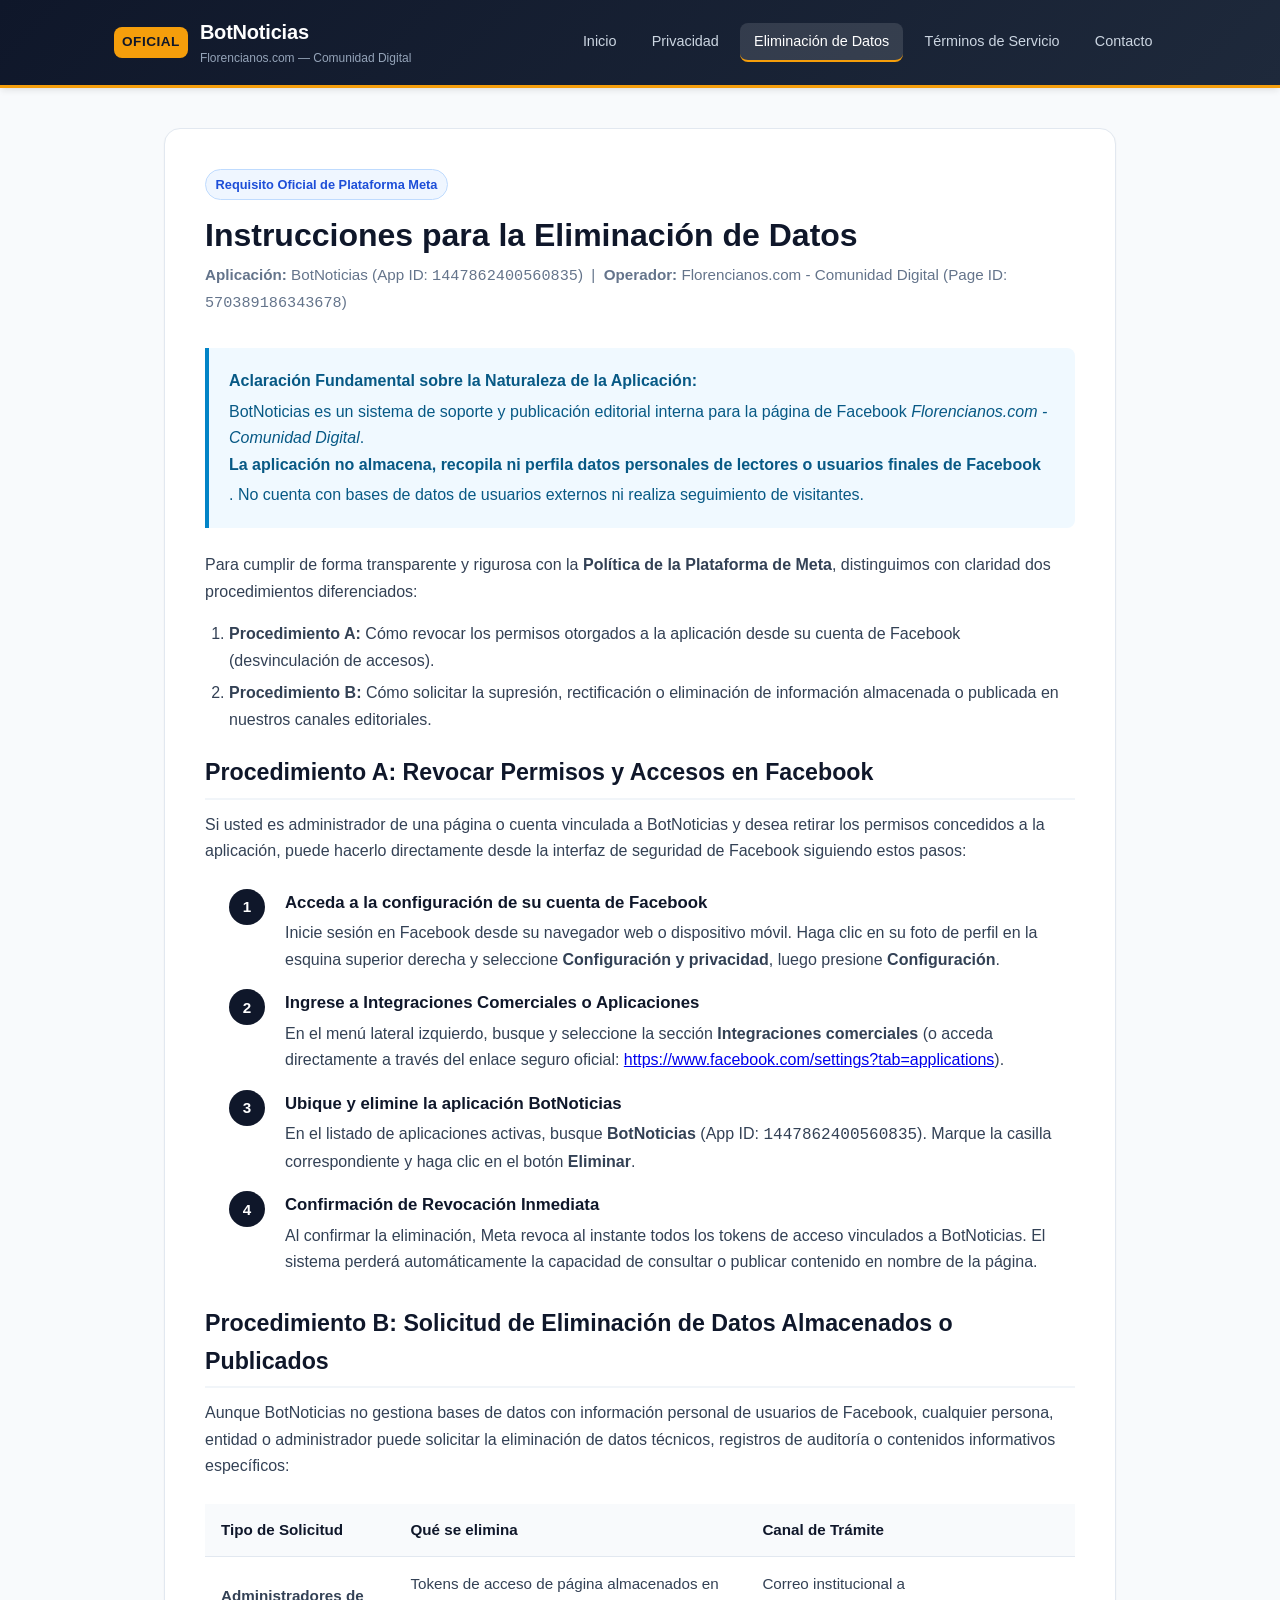
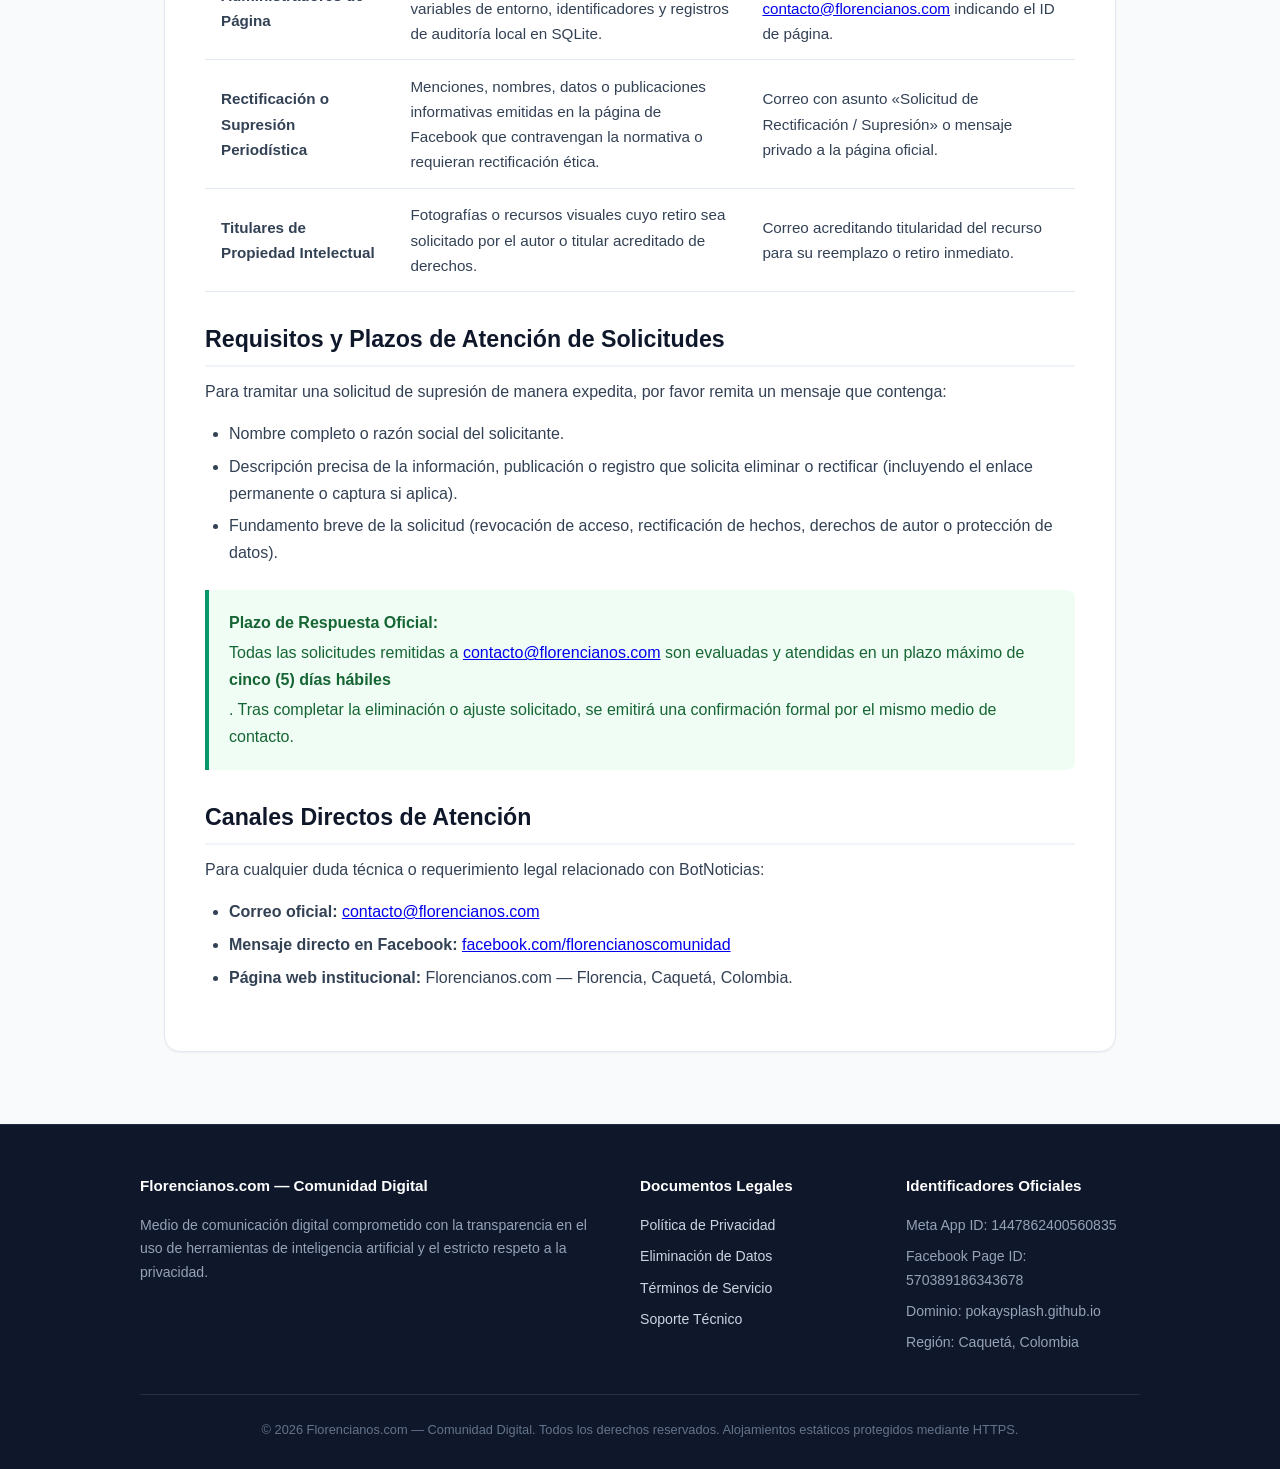
==== eliminacion-datos.html @ 0eaef174 "docs(meta): initial release of BotNoticias legal and privacy documentation" ====
<!DOCTYPE html>
<html lang="es">
<head>
  <meta charset="UTF-8">
  <meta name="viewport" content="width=device-width, initial-scale=1.0">
  <title>Instrucciones de Eliminación de Datos — BotNoticias | Florencianos</title>
  <meta name="description" content="Guía oficial para solicitar la eliminación de datos y revocar permisos de la aplicación Meta BotNoticias en Facebook.">
  <link rel="stylesheet" href="styles.css">
  <link rel="icon" type="image/png" href="icon-1024.png">
</head>
<body>

  <!-- Encabezado de Navegación -->
  <header class="site-header">
    <div class="header-container">
      <a href="index.html" class="brand-link" id="nav-brand">
        <span class="brand-badge">OFICIAL</span>
        <div>
          <span class="brand-title">BotNoticias</span>
          <span class="brand-subtitle">Florencianos.com — Comunidad Digital</span>
        </div>
      </a>
      <nav class="site-nav" id="main-nav">
        <a href="index.html" id="nav-home">Inicio</a>
        <a href="privacidad.html" id="nav-privacidad">Privacidad</a>
        <a href="eliminacion-datos.html" class="active" id="nav-eliminacion">Eliminación de Datos</a>
        <a href="terminos.html" id="nav-terminos">Términos de Servicio</a>
        <a href="contacto.html" id="nav-contacto">Contacto</a>
      </nav>
    </div>
  </header>

  <!-- Contenedor Principal -->
  <main class="main-wrapper">

    <article class="content-card">
      <div class="hero-tag">Requisito Oficial de Plataforma Meta</div>
      <h1 class="hero-title" style="margin-bottom: 0.5rem;">Instrucciones para la Eliminación de Datos</h1>
      <p style="color: var(--text-muted); font-size: 0.95rem; margin-bottom: 2rem;">
        <strong>Aplicación:</strong> BotNoticias (App ID: <code>1447862400560835</code>) &nbsp;|&nbsp; 
        <strong>Operador:</strong> Florencianos.com - Comunidad Digital (Page ID: <code>570389186343678</code>)
      </p>

      <div class="notice-box info">
        <strong>Aclaración Fundamental sobre la Naturaleza de la Aplicación:</strong>
        BotNoticias es un sistema de soporte y publicación editorial interna para la página de Facebook <em>Florencianos.com - Comunidad Digital</em>. <strong>La aplicación no almacena, recopila ni perfila datos personales de lectores o usuarios finales de Facebook</strong>. No cuenta con bases de datos de usuarios externos ni realiza seguimiento de visitantes.
      </div>

      <p>
        Para cumplir de forma transparente y rigurosa con la <strong>Política de la Plataforma de Meta</strong>, distinguimos con claridad dos procedimientos diferenciados:
      </p>

      <ol>
        <li><strong>Procedimiento A:</strong> Cómo revocar los permisos otorgados a la aplicación desde su cuenta de Facebook (desvinculación de accesos).</li>
        <li><strong>Procedimiento B:</strong> Cómo solicitar la supresión, rectificación o eliminación de información almacenada o publicada en nuestros canales editoriales.</li>
      </ol>

      <h2>Procedimiento A: Revocar Permisos y Accesos en Facebook</h2>
      <p>
        Si usted es administrador de una página o cuenta vinculada a BotNoticias y desea retirar los permisos concedidos a la aplicación, puede hacerlo directamente desde la interfaz de seguridad de Facebook siguiendo estos pasos:
      </p>

      <ul class="steps-list">
        <li class="step-item">
          <div class="step-title">Acceda a la configuración de su cuenta de Facebook</div>
          <p>Inicie sesión en Facebook desde su navegador web o dispositivo móvil. Haga clic en su foto de perfil en la esquina superior derecha y seleccione <strong>Configuración y privacidad</strong>, luego presione <strong>Configuración</strong>.</p>
        </li>
        <li class="step-item">
          <div class="step-title">Ingrese a Integraciones Comerciales o Aplicaciones</div>
          <p>En el menú lateral izquierdo, busque y seleccione la sección <strong>Integraciones comerciales</strong> (o acceda directamente a través del enlace seguro oficial: <a href="https://www.facebook.com/settings?tab=applications" target="_blank" rel="noopener noreferrer">https://www.facebook.com/settings?tab=applications</a>).</p>
        </li>
        <li class="step-item">
          <div class="step-title">Ubique y elimine la aplicación BotNoticias</div>
          <p>En el listado de aplicaciones activas, busque <strong>BotNoticias</strong> (App ID: <code>1447862400560835</code>). Marque la casilla correspondiente y haga clic en el botón <strong>Eliminar</strong>.</p>
        </li>
        <li class="step-item">
          <div class="step-title">Confirmación de Revocación Inmediata</div>
          <p>Al confirmar la eliminación, Meta revoca al instante todos los tokens de acceso vinculados a BotNoticias. El sistema perderá automáticamente la capacidad de consultar o publicar contenido en nombre de la página.</p>
        </li>
      </ul>

      <h2>Procedimiento B: Solicitud de Eliminación de Datos Almacenados o Publicados</h2>
      <p>
        Aunque BotNoticias no gestiona bases de datos con información personal de usuarios de Facebook, cualquier persona, entidad o administrador puede solicitar la eliminación de datos técnicos, registros de auditoría o contenidos informativos específicos:
      </p>

      <div class="table-container">
        <table>
          <thead>
            <tr>
              <th>Tipo de Solicitud</th>
              <th>Qué se elimina</th>
              <th>Canal de Trámite</th>
            </tr>
          </thead>
          <tbody>
            <tr>
              <td><strong>Administradores de Página</strong></td>
              <td>Tokens de acceso de página almacenados en variables de entorno, identificadores y registros de auditoría local en SQLite.</td>
              <td>Correo institucional a <a href="mailto:contacto@florencianos.com">contacto@florencianos.com</a> indicando el ID de página.</td>
            </tr>
            <tr>
              <td><strong>Rectificación o Supresión Periodística</strong></td>
              <td>Menciones, nombres, datos o publicaciones informativas emitidas en la página de Facebook que contravengan la normativa o requieran rectificación ética.</td>
              <td>Correo con asunto «Solicitud de Rectificación / Supresión» o mensaje privado a la página oficial.</td>
            </tr>
            <tr>
              <td><strong>Titulares de Propiedad Intelectual</strong></td>
              <td>Fotografías o recursos visuales cuyo retiro sea solicitado por el autor o titular acreditado de derechos.</td>
              <td>Correo acreditando titularidad del recurso para su reemplazo o retiro inmediato.</td>
            </tr>
          </tbody>
        </table>
      </div>

      <h2>Requisitos y Plazos de Atención de Solicitudes</h2>
      <p>
        Para tramitar una solicitud de supresión de manera expedita, por favor remita un mensaje que contenga:
      </p>
      <ul>
        <li>Nombre completo o razón social del solicitante.</li>
        <li>Descripción precisa de la información, publicación o registro que solicita eliminar o rectificar (incluyendo el enlace permanente o captura si aplica).</li>
        <li>Fundamento breve de la solicitud (revocación de acceso, rectificación de hechos, derechos de autor o protección de datos).</li>
      </ul>

      <div class="notice-box">
        <strong>Plazo de Respuesta Oficial:</strong>
        Todas las solicitudes remitidas a <a href="mailto:contacto@florencianos.com">contacto@florencianos.com</a> son evaluadas y atendidas en un plazo máximo de <strong>cinco (5) días hábiles</strong>. Tras completar la eliminación o ajuste solicitado, se emitirá una confirmación formal por el mismo medio de contacto.
      </div>

      <h2>Canales Directos de Atención</h2>
      <p>
        Para cualquier duda técnica o requerimiento legal relacionado con BotNoticias:
      </p>
      <ul>
        <li><strong>Correo oficial:</strong> <a href="mailto:contacto@florencianos.com">contacto@florencianos.com</a></li>
        <li><strong>Mensaje directo en Facebook:</strong> <a href="https://www.facebook.com/florencianoscomunidad" target="_blank" rel="noopener noreferrer">facebook.com/florencianoscomunidad</a></li>
        <li><strong>Página web institucional:</strong> Florencianos.com — Florencia, Caquetá, Colombia.</li>
      </ul>
    </article>

  </main>

  <!-- Pie de Página -->
  <footer class="site-footer">
    <div class="footer-container">
      <div class="footer-col">
        <h4>Florencianos.com — Comunidad Digital</h4>
        <p>Medio de comunicación digital comprometido con la transparencia en el uso de herramientas de inteligencia artificial y el estricto respeto a la privacidad.</p>
      </div>
      <div class="footer-col">
        <h4>Documentos Legales</h4>
        <ul>
          <li><a href="privacidad.html">Política de Privacidad</a></li>
          <li><a href="eliminacion-datos.html">Eliminación de Datos</a></li>
          <li><a href="terminos.html">Términos de Servicio</a></li>
          <li><a href="contacto.html">Soporte Técnico</a></li>
        </ul>
      </div>
      <div class="footer-col">
        <h4>Identificadores Oficiales</h4>
        <ul>
          <li>Meta App ID: 1447862400560835</li>
          <li>Facebook Page ID: 570389186343678</li>
          <li>Dominio: pokaysplash.github.io</li>
          <li>Región: Caquetá, Colombia</li>
        </ul>
      </div>
    </div>
    <div class="footer-bottom">
      <p>© 2026 Florencianos.com — Comunidad Digital. Todos los derechos reservados. Alojamientos estáticos protegidos mediante HTTPS.</p>
    </div>
  </footer>

</body>
</html>
---- styles.css ----
/* ==========================================================================
   ESTILOS OFICIALES — BOTNOTICIAS / FLORENCIANOS COMUNIDAD DIGITAL
   Diseño estático responsivo, accesible y optimizado para documentación legal
   ========================================================================== */

:root {
  --primary: #0f172a;
  --primary-light: #1e293b;
  --accent: #d97706;
  --accent-light: #f59e0b;
  --emerald: #059669;
  --text-main: #334155;
  --text-muted: #64748b;
  --text-dark: #0f172a;
  --bg-light: #f8fafc;
  --bg-card: #ffffff;
  --border: #e2e8f0;
  --border-light: #f1f5f9;
  --shadow-sm: 0 1px 2px 0 rgba(0, 0, 0, 0.05);
  --shadow-md: 0 4px 6px -1px rgba(0, 0, 0, 0.08), 0 2px 4px -2px rgba(0, 0, 0, 0.04);
  --shadow-lg: 0 10px 15px -3px rgba(0, 0, 0, 0.1), 0 4px 6px -4px rgba(0, 0, 0, 0.05);
  --radius: 12px;
  --radius-sm: 8px;
  --radius-lg: 16px;
  --transition: all 0.2s cubic-bezier(0.16, 1, 0.3, 1);
  --font-family: -apple-system, BlinkMacSystemFont, "Segoe UI", Roboto, "Helvetica Neue", Arial, sans-serif;
}

*, *::before, *::after {
  box-sizing: border-box;
  margin: 0;
  padding: 0;
}

body {
  font-family: var(--font-family);
  background-color: var(--bg-light);
  color: var(--text-main);
  line-height: 1.65;
  font-size: 16px;
  -webkit-font-smoothing: antialiased;
  min-height: 100vh;
  display: flex;
  flex-direction: column;
}

/* Encabezado y Navegación */
.site-header {
  background: linear-gradient(135deg, var(--primary) 0%, var(--primary-light) 100%);
  color: #ffffff;
  border-bottom: 3px solid var(--accent-light);
  position: sticky;
  top: 0;
  z-index: 50;
  box-shadow: var(--shadow-md);
}

.header-container {
  max-width: 1100px;
  margin: 0 auto;
  padding: 1rem 1.5rem;
  display: flex;
  align-items: center;
  justify-content: space-between;
  flex-wrap: wrap;
  gap: 1rem;
}

.brand-link {
  display: flex;
  align-items: center;
  gap: 0.75rem;
  text-decoration: none;
  color: #ffffff;
}

.brand-badge {
  background: var(--accent-light);
  color: var(--primary);
  font-weight: 800;
  font-size: 0.85rem;
  padding: 0.25rem 0.5rem;
  border-radius: var(--radius-sm);
  letter-spacing: 0.5px;
  text-transform: uppercase;
}

.brand-title {
  font-size: 1.25rem;
  font-weight: 700;
  letter-spacing: -0.2px;
}

.brand-subtitle {
  display: block;
  font-size: 0.75rem;
  color: #94a3b8;
  font-weight: 400;
}

.site-nav {
  display: flex;
  gap: 0.5rem;
  flex-wrap: wrap;
}

.site-nav a {
  color: #cbd5e1;
  text-decoration: none;
  font-size: 0.9rem;
  font-weight: 500;
  padding: 0.4rem 0.85rem;
  border-radius: var(--radius-sm);
  transition: var(--transition);
}

.site-nav a:hover,
.site-nav a.active {
  color: #ffffff;
  background: rgba(255, 255, 255, 0.12);
}

.site-nav a.active {
  border-bottom: 2px solid var(--accent-light);
}

/* Contenido Principal */
.main-wrapper {
  flex: 1;
  max-width: 1000px;
  margin: 2.5rem auto;
  padding: 0 1.5rem;
  width: 100%;
}

/* Banner de Héroe */
.hero-card {
  background: #ffffff;
  border: 1px solid var(--border);
  border-radius: var(--radius-lg);
  padding: 2.5rem;
  margin-bottom: 2rem;
  box-shadow: var(--shadow-sm);
  position: relative;
  overflow: hidden;
}

.hero-card::before {
  content: "";
  position: absolute;
  top: 0;
  left: 0;
  right: 0;
  height: 4px;
  background: linear-gradient(90deg, var(--accent-light), var(--emerald));
}

.hero-tag {
  display: inline-flex;
  align-items: center;
  gap: 0.4rem;
  background: #eff6ff;
  color: #1d4ed8;
  border: 1px solid #bfdbfe;
  font-size: 0.8rem;
  font-weight: 600;
  padding: 0.25rem 0.6rem;
  border-radius: 9999px;
  margin-bottom: 1rem;
}

.hero-title {
  font-size: 2rem;
  font-weight: 800;
  color: var(--text-dark);
  line-height: 1.2;
  margin-bottom: 0.75rem;
}

.hero-lead {
  font-size: 1.1rem;
  color: var(--text-muted);
  max-width: 800px;
  margin-bottom: 1.5rem;
}

.meta-badges-row {
  display: flex;
  gap: 1rem;
  flex-wrap: wrap;
  font-size: 0.85rem;
  color: var(--text-muted);
  border-top: 1px solid var(--border);
  padding-top: 1.25rem;
}

.meta-pill {
  display: inline-flex;
  align-items: center;
  gap: 0.4rem;
  background: #f1f5f9;
  padding: 0.3rem 0.75rem;
  border-radius: 6px;
  border: 1px solid var(--border);
}

.meta-pill strong {
  color: var(--text-dark);
}

/* Tarjetas de Contenido y Secciones */
.content-card {
  background: var(--bg-card);
  border: 1px solid var(--border);
  border-radius: var(--radius-lg);
  padding: 2.5rem;
  margin-bottom: 2rem;
  box-shadow: var(--shadow-sm);
}

.content-card h2 {
  font-size: 1.45rem;
  font-weight: 700;
  color: var(--text-dark);
  margin-top: 1.75rem;
  margin-bottom: 0.75rem;
  border-bottom: 2px solid var(--border-light);
  padding-bottom: 0.4rem;
}

.content-card h2:first-of-type {
  margin-top: 0;
}

.content-card h3 {
  font-size: 1.15rem;
  font-weight: 600;
  color: var(--text-dark);
  margin-top: 1.25rem;
  margin-bottom: 0.5rem;
}

.content-card p {
  margin-bottom: 1rem;
  color: var(--text-main);
}

.content-card ul, .content-card ol {
  margin-left: 1.5rem;
  margin-bottom: 1.25rem;
}

.content-card li {
  margin-bottom: 0.4rem;
}

/* Callouts / Avisos destacados */
.notice-box {
  background: #f0fdf4;
  border-left: 4px solid var(--emerald);
  padding: 1.25rem;
  border-radius: 0 var(--radius-sm) var(--radius-sm) 0;
  margin: 1.5rem 0;
  color: #166534;
}

.notice-box.warning {
  background: #fffbeb;
  border-left-color: var(--accent);
  color: #92400e;
}

.notice-box.info {
  background: #f0f9ff;
  border-left-color: #0284c7;
  color: #075985;
}

.notice-box strong {
  display: block;
  font-weight: 700;
  margin-bottom: 0.25rem;
}

/* Grilla de Características / Tarjetas Informativas */
.features-grid {
  display: grid;
  grid-template-columns: repeat(auto-fit, minmax(280px, 1fr));
  gap: 1.5rem;
  margin: 2rem 0;
}

.feature-box {
  background: #ffffff;
  border: 1px solid var(--border);
  border-radius: var(--radius);
  padding: 1.5rem;
  transition: var(--transition);
}

.feature-box:hover {
  transform: translateY(-2px);
  box-shadow: var(--shadow-md);
  border-color: #cbd5e1;
}

.feature-icon {
  width: 40px;
  height: 40px;
  background: #fef3c7;
  color: var(--accent);
  border-radius: var(--radius-sm);
  display: flex;
  align-items: center;
  justify-content: center;
  font-weight: 800;
  font-size: 1.2rem;
  margin-bottom: 1rem;
}

.feature-title {
  font-size: 1.1rem;
  font-weight: 700;
  color: var(--text-dark);
  margin-bottom: 0.5rem;
}

/* Tabla Estilizada */
.table-container {
  overflow-x: auto;
  margin: 1.5rem 0;
}

table {
  width: 100%;
  border-collapse: collapse;
  text-align: left;
  font-size: 0.95rem;
}

th, td {
  padding: 0.85rem 1rem;
  border-bottom: 1px solid var(--border);
}

th {
  background-color: #f8fafc;
  color: var(--text-dark);
  font-weight: 600;
}

tr:hover td {
  background-color: #f1f5f9;
}

/* Botones */
.btn {
  display: inline-flex;
  align-items: center;
  gap: 0.5rem;
  padding: 0.65rem 1.25rem;
  border-radius: var(--radius-sm);
  font-size: 0.95rem;
  font-weight: 600;
  text-decoration: none;
  transition: var(--transition);
  cursor: pointer;
  border: 1px solid transparent;
}

.btn-primary {
  background: var(--primary);
  color: #ffffff;
}

.btn-primary:hover {
  background: var(--primary-light);
  transform: translateY(-1px);
}

.btn-accent {
  background: var(--accent);
  color: #ffffff;
}

.btn-accent:hover {
  background: var(--accent-light);
}

.btn-outline {
  border-color: var(--border);
  background: #ffffff;
  color: var(--text-dark);
}

.btn-outline:hover {
  background: #f8fafc;
  border-color: #94a3b8;
}

/* Pasos numerados */
.steps-list {
  counter-reset: step-counter;
  list-style: none;
  margin: 1.5rem 0;
  padding: 0;
}

.step-item {
  position: relative;
  padding-left: 3.5rem;
  margin-bottom: 1.75rem;
}

.step-item::before {
  counter-increment: step-counter;
  content: counter(step-counter);
  position: absolute;
  left: 0;
  top: 0;
  width: 2.25rem;
  height: 2.25rem;
  background: var(--primary);
  color: #ffffff;
  border-radius: 50%;
  display: flex;
  align-items: center;
  justify-content: center;
  font-weight: 700;
  font-size: 0.95rem;
}

.step-title {
  font-weight: 700;
  font-size: 1.05rem;
  color: var(--text-dark);
  margin-bottom: 0.25rem;
}

/* Pie de Página */
.site-footer {
  background: var(--primary);
  color: #94a3b8;
  padding: 3rem 1.5rem 2rem;
  margin-top: auto;
  border-top: 1px solid var(--primary-light);
  font-size: 0.88rem;
}

.footer-container {
  max-width: 1000px;
  margin: 0 auto;
  display: grid;
  grid-template-columns: 2fr 1fr 1fr;
  gap: 2rem;
  margin-bottom: 2rem;
}

.footer-col h4 {
  color: #ffffff;
  font-size: 0.95rem;
  font-weight: 700;
  margin-bottom: 1rem;
}

.footer-col ul {
  list-style: none;
  margin: 0;
  padding: 0;
}

.footer-col li {
  margin-bottom: 0.5rem;
}

.footer-col a {
  color: #cbd5e1;
  text-decoration: none;
  transition: var(--transition);
}

.footer-col a:hover {
  color: #ffffff;
  text-decoration: underline;
}

.footer-bottom {
  max-width: 1000px;
  margin: 0 auto;
  border-top: 1px solid rgba(255, 255, 255, 0.1);
  padding-top: 1.5rem;
  text-align: center;
  font-size: 0.8rem;
  color: #64748b;
}

/* Responsive */
@media (max-width: 768px) {
  .header-container {
    flex-direction: column;
    align-items: flex-start;
  }
  
  .site-nav {
    width: 100%;
    overflow-x: auto;
    padding-bottom: 0.25rem;
  }
  
  .hero-card, .content-card {
    padding: 1.5rem;
  }
  
  .hero-title {
    font-size: 1.6rem;
  }
  
  .footer-container {
    grid-template-columns: 1fr;
    gap: 1.5rem;
  }
}
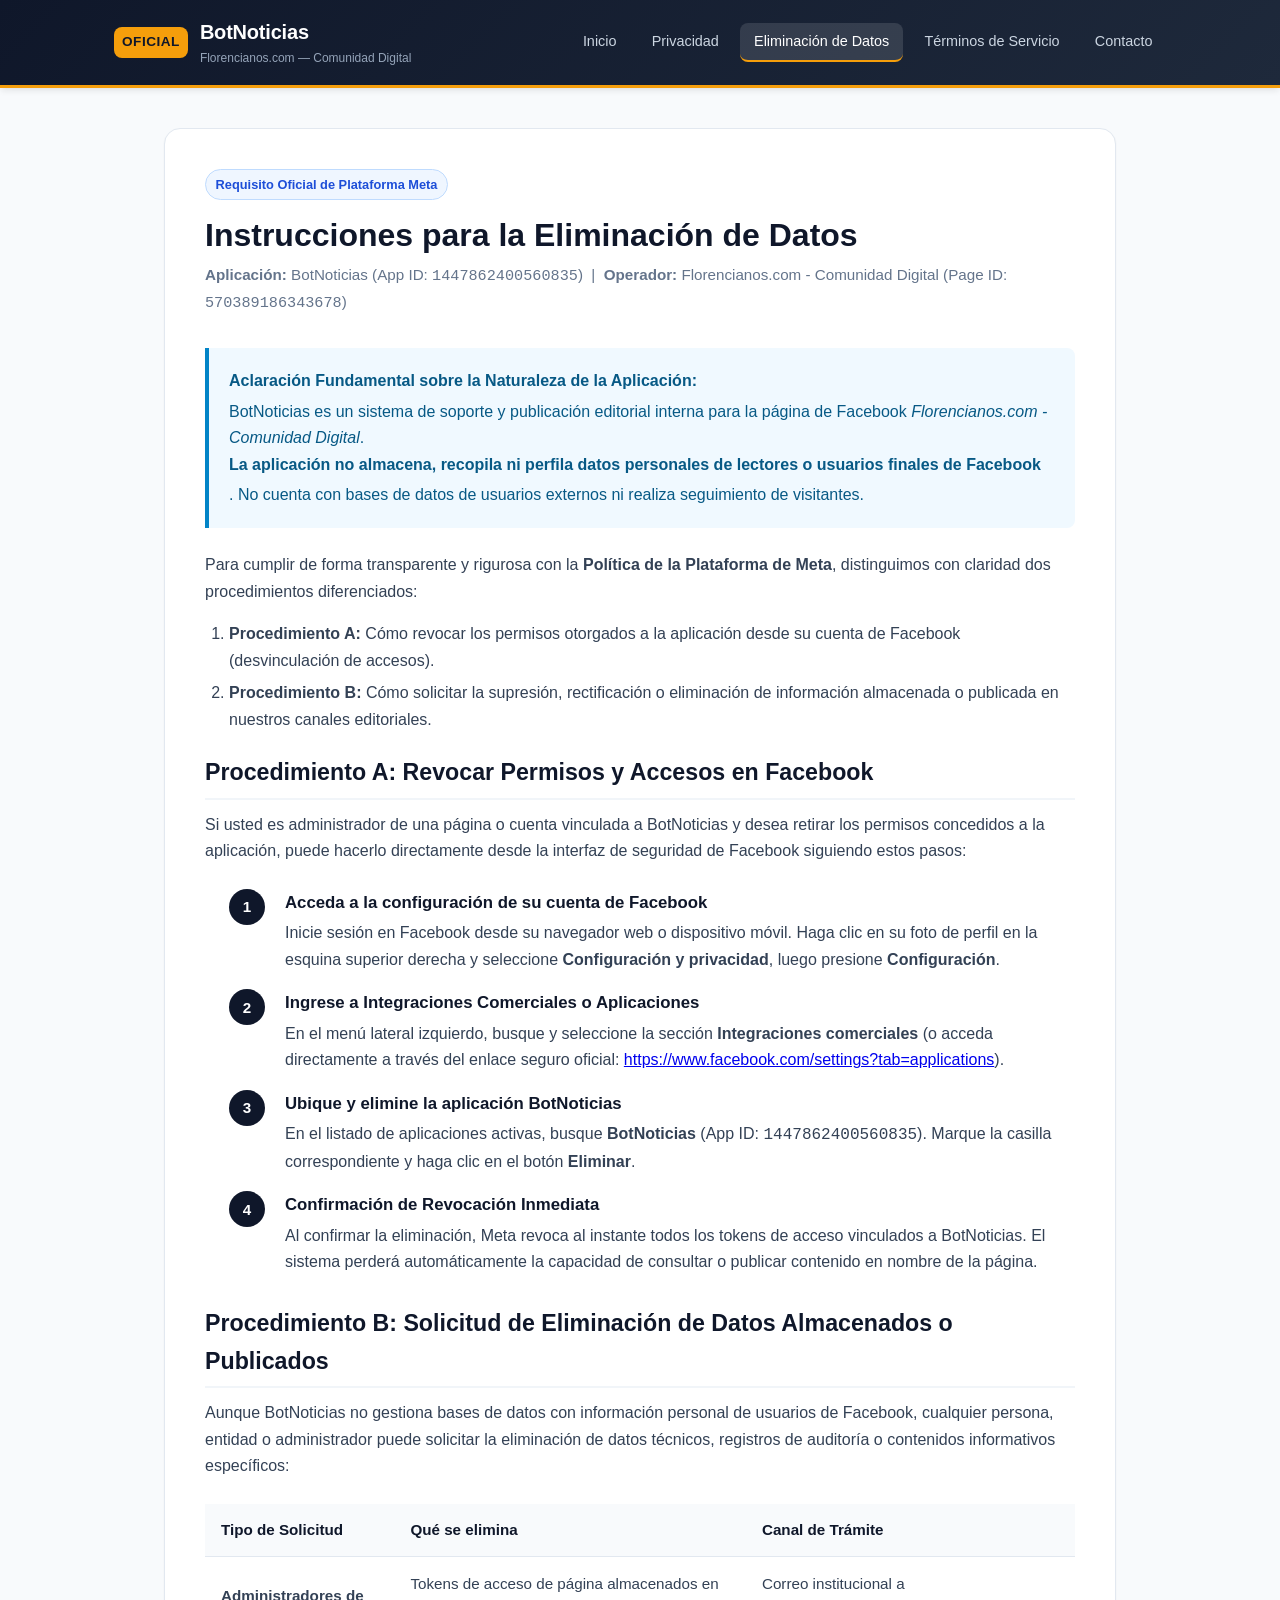
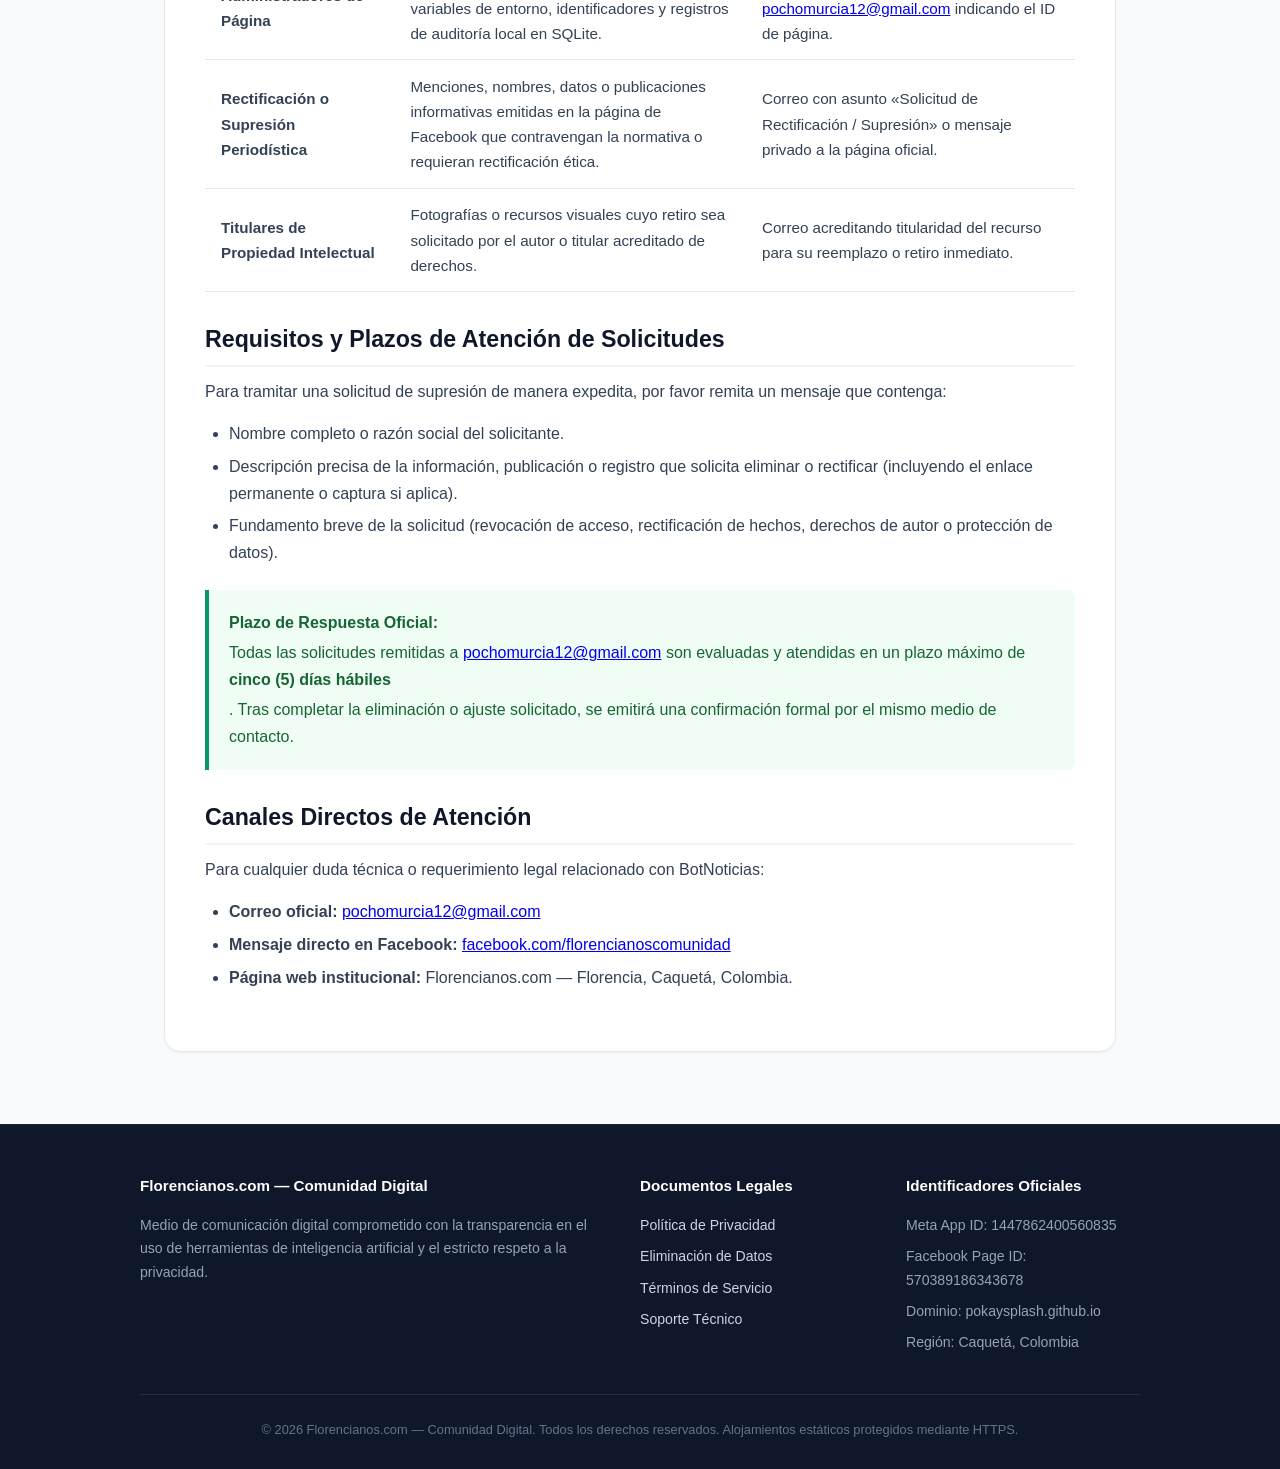
==== commit fe33f1a0: "docs(contact): update official contact email to pochomurcia12@gmail.com" ====
--- a/eliminacion-datos.html
+++ b/eliminacion-datos.html
@@ -97,7 +97,7 @@
             <tr>
               <td><strong>Administradores de Página</strong></td>
               <td>Tokens de acceso de página almacenados en variables de entorno, identificadores y registros de auditoría local en SQLite.</td>
-              <td>Correo institucional a <a href="mailto:contacto@florencianos.com">contacto@florencianos.com</a> indicando el ID de página.</td>
+              <td>Correo institucional a <a href="mailto:pochomurcia12@gmail.com">pochomurcia12@gmail.com</a> indicando el ID de página.</td>
             </tr>
             <tr>
               <td><strong>Rectificación o Supresión Periodística</strong></td>
@@ -125,7 +125,7 @@
 
       <div class="notice-box">
         <strong>Plazo de Respuesta Oficial:</strong>
-        Todas las solicitudes remitidas a <a href="mailto:contacto@florencianos.com">contacto@florencianos.com</a> son evaluadas y atendidas en un plazo máximo de <strong>cinco (5) días hábiles</strong>. Tras completar la eliminación o ajuste solicitado, se emitirá una confirmación formal por el mismo medio de contacto.
+        Todas las solicitudes remitidas a <a href="mailto:pochomurcia12@gmail.com">pochomurcia12@gmail.com</a> son evaluadas y atendidas en un plazo máximo de <strong>cinco (5) días hábiles</strong>. Tras completar la eliminación o ajuste solicitado, se emitirá una confirmación formal por el mismo medio de contacto.
       </div>
 
       <h2>Canales Directos de Atención</h2>
@@ -133,7 +133,7 @@
         Para cualquier duda técnica o requerimiento legal relacionado con BotNoticias:
       </p>
       <ul>
-        <li><strong>Correo oficial:</strong> <a href="mailto:contacto@florencianos.com">contacto@florencianos.com</a></li>
+        <li><strong>Correo oficial:</strong> <a href="mailto:pochomurcia12@gmail.com">pochomurcia12@gmail.com</a></li>
         <li><strong>Mensaje directo en Facebook:</strong> <a href="https://www.facebook.com/florencianoscomunidad" target="_blank" rel="noopener noreferrer">facebook.com/florencianoscomunidad</a></li>
         <li><strong>Página web institucional:</strong> Florencianos.com — Florencia, Caquetá, Colombia.</li>
       </ul>
